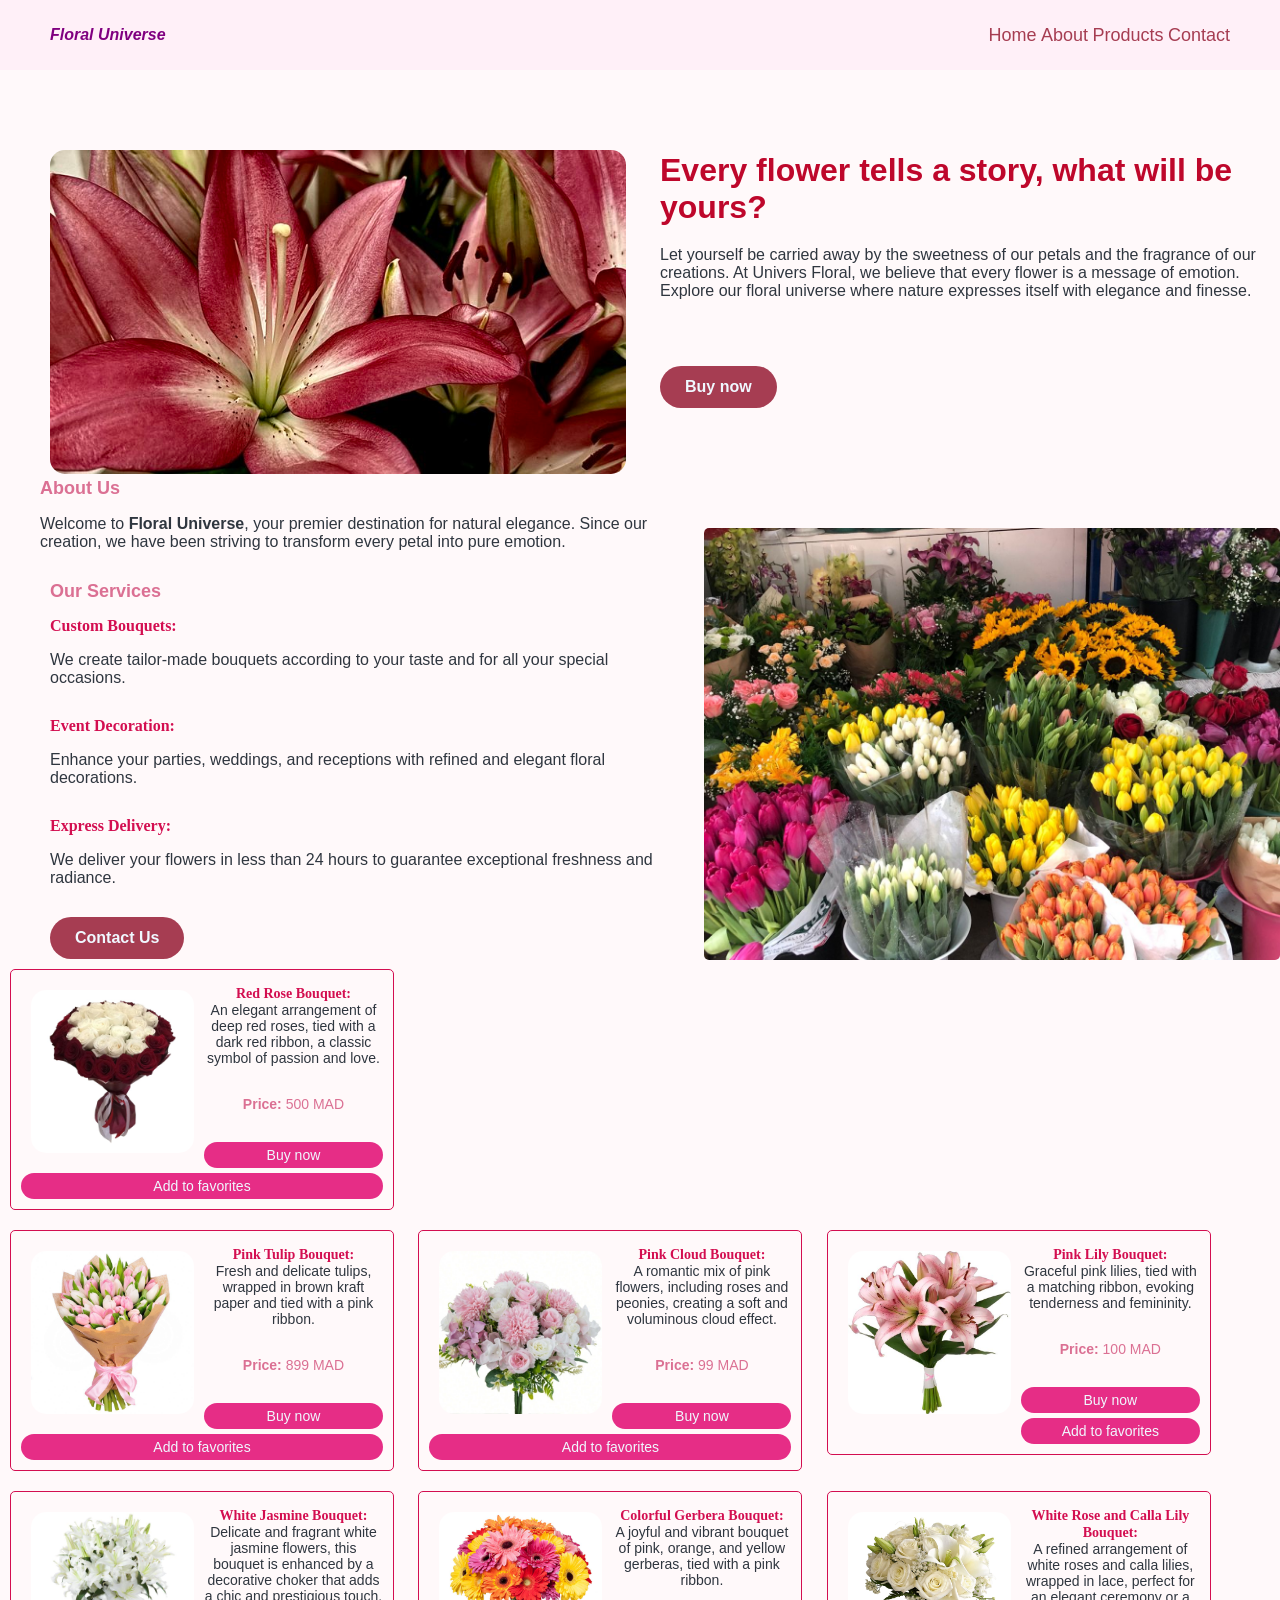
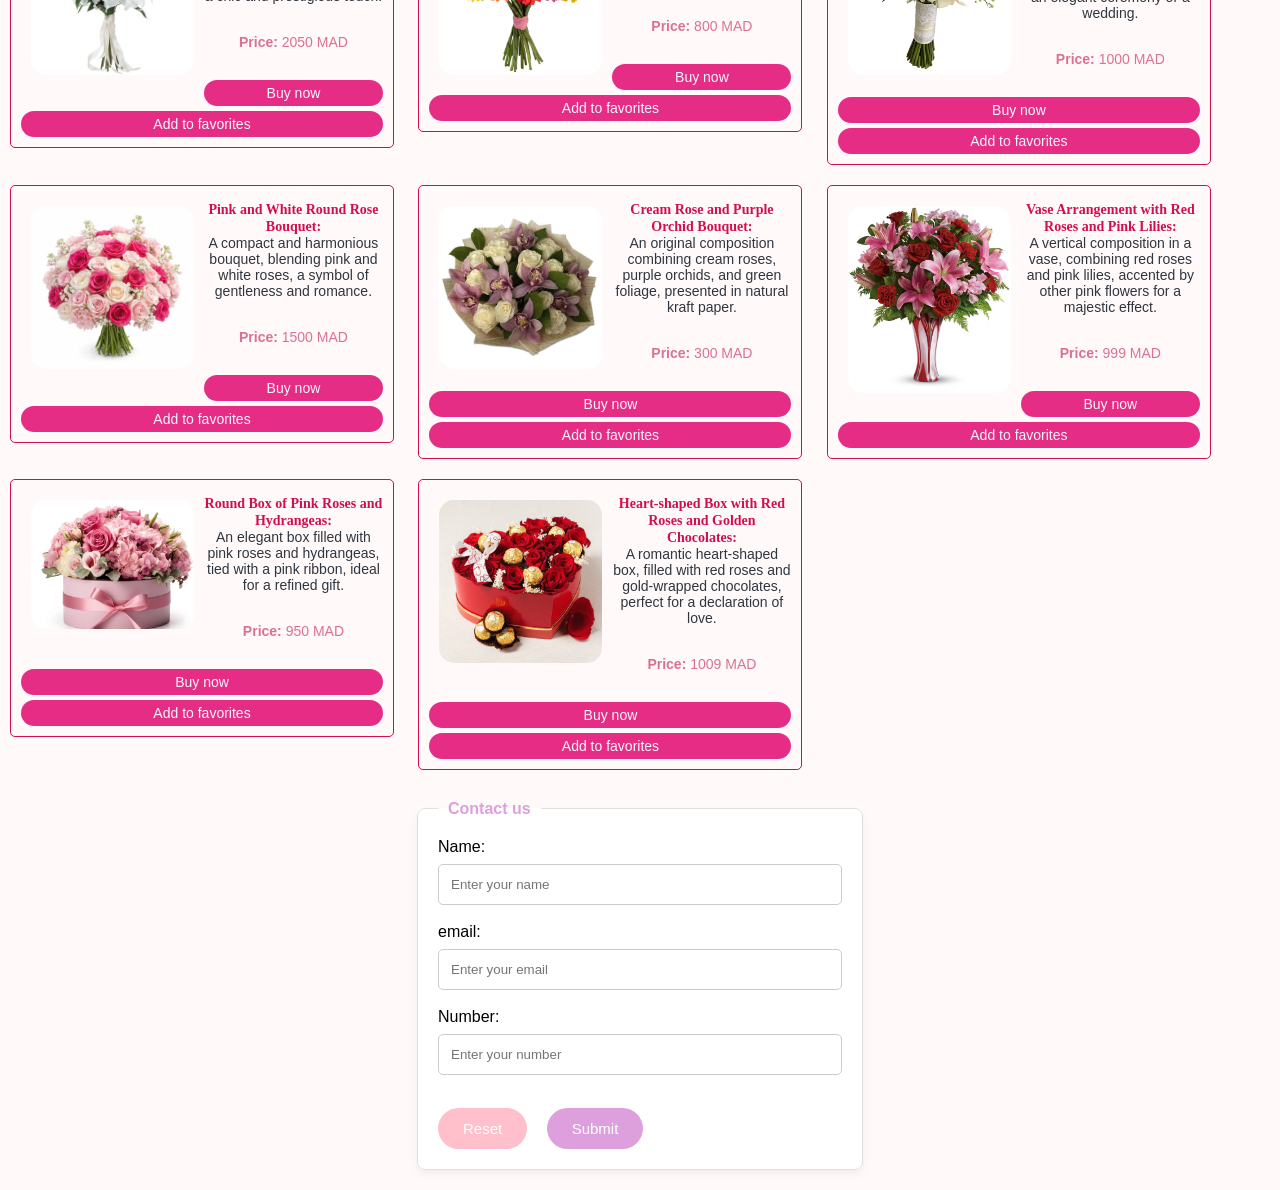
==== index.html @ fe3ac5b4 "first commit" ====
<!doctype html>
<html>
  <head>
    <meta charset="UTF-8" />
    <title>accuiel</title>
    <link href="style.css" rel="stylesheet" />
  </head>
  <body>
    <nav class="navigation">
      <h4 classe="logo">Floral Universe</h4>
      <div class="lien">
        <a href="index.html">Home</a>
        <a href="#about">About</a>
        <a href="#products">Products</a>
        <a href="#Contact">Contact</a>
      </div>
    </nav>
    

    <img src="images/fleur.jpeg" alt="fleur" />
    <div class="contenue">
      <h3>Every flower tells a story, what will be yours?</h3>
      <p>
        Let yourself be carried away by the sweetness of our petals and the
        fragrance of our creations. At Univers Floral, we believe that every
        flower is a message of emotion. Explore our floral universe where nature
        expresses itself with elegance and finesse.
      </p>
      <br /><br />
      <a href="Buy now.html" class="button">Buy now</a>
    </div>
   

    <section id="about">
      <img src="images/about2.jpeg" class="Nous" />
      <div class="about-us">
        <h2>About Us</h2>
        <p>
          Welcome to <strong>Floral Universe</strong>, your premier destination
          for natural elegance. Since our creation, we have been striving to
          transform every petal into pure emotion.
        </p>
      </div>

      <div class="Services">
        <h2>Our Services</h2>

        <b>Custom Bouquets:</b>
        <p>
          We create tailor-made bouquets according to your taste and for all
          your special occasions.
        </p>

        <b>Event Decoration:</b>
        <p>
          Enhance your parties, weddings, and receptions with refined and
          elegant floral decorations.
        </p>

        <b>Express Delivery:</b>
        <p>
          We deliver your flowers in less than 24 hours to guarantee exceptional
          freshness and radiance.
        </p>

        <a href="Contact.html" class="button">Contact Us</a>
      </div>
    </section>

    <section id="products">
      <div class="fleur" id="b-rouge">
        <img src="images/bouquet de roses rouges2.jpeg" alt="" />
        <p>
          <b>Red Rose Bouquet:</b><br />
          An elegant arrangement of deep red roses, tied with a dark red ribbon,
          a classic symbol of passion and love.
        </p>

        <p class="r"><strong>Price:</strong> 500 MAD</p>
        <p class="ac">Buy now</p>
        <p class="ac">Add to favorites</p>
      </div>

      <div class="fleur" id="wptulips">
        <img src="images/b-wp tulips.jpeg" />
        <p>
          <b>Pink Tulip Bouquet:</b><br />
          Fresh and delicate tulips, wrapped in brown kraft paper and tied with
          a pink ribbon.
        </p>
        <p class="r"><strong>Price:</strong> 899 MAD</p>
        <p class="ac">Buy now</p>
        <p class="ac">Add to favorites</p>
      </div>

      <div class="fleur" id="Bouquet Nuage Rose">
        <img src="images/Bouquet Nuage Rose.jpeg" />
        <p>
          <b>Pink Cloud Bouquet:</b><br />A romantic mix of pink flowers,
          including roses and peonies, creating a soft and voluminous cloud
          effect.
        </p>
        <p class="r"><strong>Price:</strong> 99 MAD</p>
        <p class="ac">Buy now</p>
        <p class="ac">Add to favorites</p>
      </div>

      <div class="fleur" id="Les Lys">
        <img src="images/Les Lys.jpeg" />
        <p>
          <b>Pink Lily Bouquet:</b><br />Graceful pink lilies, tied with a
          matching ribbon, evoking tenderness and femininity.
        </p>
        <p class="r"><strong>Price:</strong> 100 MAD</p>

        <p class="ac">Buy now</p>
        <p class="ac">Add to favorites</p>
      </div>

      <div class="fleur" id="jasmin">
        <img src="images/jasmin.jpeg" />
        <p>
          <b>White Jasmine Bouquet:</b><br />Delicate and fragrant white jasmine
          flowers, this bouquet is enhanced by a decorative choker that adds a
          chic and prestigious touch.
        </p>
        <p class="r"><strong>Price:</strong> 2050 MAD</p>
        <p class="ac">Buy now</p>
        <p class="ac">Add to favorites</p>
      </div>

      <div class="fleur" id="Gerbera">
        <img src="images/Gerbera.jpeg" />
        <p>
          <b>Colorful Gerbera Bouquet:</b><br />A joyful and vibrant bouquet of
          pink, orange, and yellow gerberas, tied with a pink ribbon.
        </p>
        <p class="r"><strong>Price:</strong> 800 MAD</p>
        <p class="ac">Buy now</p>
        <p class="ac">Add to favorites</p>
      </div>

      <div class="fleur" id="b-mariage">
        <img src="images/bouquet de mariage.jpeg" />
        <p>
          <b>White Rose and Calla Lily Bouquet:</b><br />A refined arrangement
          of white roses and calla lilies, wrapped in lace, perfect for an
          elegant ceremony or a wedding.
        </p>
        <p class="r"><strong>Price:</strong> 1000 MAD</p>
        <p class="ac">Buy now</p>
        <p class="ac">Add to favorites</p>
      </div>

      <div class="fleur" id="b-Remerciement">
        <img src="images/Bouquets de Remerciement1.jpeg" />
        <p>
          <b>Pink and White Round Rose Bouquet:</b><br />A compact and
          harmonious bouquet, blending pink and white roses, a symbol of
          gentleness and romance.
        </p>
        <p class="r"><strong>Price:</strong> 1500 MAD</p>
        <p class="ac">Buy now</p>
        <p class="ac">Add to favorites</p>
      </div>

      <div class="fleur" id="b-Prestige">
        <img src="images/Bouquet Prestige.jpeg" />
        <p>
          <b>Cream Rose and Purple Orchid Bouquet:</b><br />An original
          composition combining cream roses, purple orchids, and green foliage,
          presented in natural kraft paper.
        </p>
        <p class="r"><strong>Price:</strong> 300 MAD</p>
        <p class="ac">Buy now</p>
        <p class="ac">Add to favorites</p>
      </div>

      <div class="fleur" id="Harmonie Rouge et Rose">
        <img src="images/Harmonie Rouge et Rose.jpeg" />
        <p>
          <b>Vase Arrangement with Red Roses and Pink Lilies:</b><br />A
          vertical composition in a vase, combining red roses and pink lilies,
          accented by other pink flowers for a majestic effect.
        </p>
        <p class="r"><strong>Price:</strong> 999 MAD</p>
        <p class="ac">Buy now</p>
        <p class="ac">Add to favorites</p>
      </div>

      <div class="fleur" id="Box Romance Chic">
        <img src="images/Box Romance Chic.jpeg" />
        <p>
          <b>Round Box of Pink Roses and Hydrangeas:</b><br />An elegant box
          filled with pink roses and hydrangeas, tied with a pink ribbon, ideal
          for a refined gift.
        </p>
        <p class="r"><strong>Price:</strong> 950 MAD</p>
        <p class="ac">Buy now</p>
        <p class="ac">Add to favorites</p>
      </div>

      <div class="fleur" id="romance box">
        <img src="images/romance box.jpeg" />
        <p>
          <b>Heart-shaped Box with Red Roses and Golden Chocolates:</b><br />A
          romantic heart-shaped box, filled with red roses and gold-wrapped
          chocolates, perfect for a declaration of love.
        </p>
        <p class="r"><strong>Price:</strong> 1009 MAD</p>
        <p class="ac">Buy now</p>
        <p class="ac">Add to favorites</p>
      </div>
    </section>

    <section id="Contact">
      <form>
        <fieldset>
          <legend>Contact us</legend>
          Name:<br />
          <input
            type="text"
            placeholder="Enter your name"
            maxlength="50"
            required
          /><br /><br />
          email:<br />
          <input
            type="email"
            placeholder="Enter your email"
            required
          /><br /><br />
          Number:<br />
          <input
            type="tel"
            placeholder="Enter your number"
            pattern="[0-9]{10}"
            required
          /><br /><br />
          <input type="reset" />
          <input type="submit" />
        </fieldset>
      </form>
    </section>
  </body>
</html>
---- style.css ----
/*na*/
body {
    font-family: 'Roboto', sans-serif;
    background-color: #FFF9FA;
    margin: 0;
}



.navigation {
    background-color: rgb(255, 240, 248);
    height: 70px;
    display: flex;
    justify-content: space-between;
    align-items: center;
    padding: 0 50px;
    position: fixed;
    top: 0;
    left: 0;
    width: 100%;
    z-index: 1000;
    box-sizing: border-box;
   
}

h4 {
    color: purple;
    font-style: oblique;
    margin: 0;
}

.lien a {
    color: #A63D52;
    word-spacing: 60px;
    text-decoration: none;
    font-size: large;
   
   
}

.lien a:hover {
    color: #e5123c;
    transition: scale(1,3);
     font-weight:bold;
}

img {
    margin-top: 50px;
    margin-left: 50px;
    float: left;
    width: 45%;
    border-radius: 15px;
   
}

.contenue {
    margin-top: 100px;
    margin-left: 50%;
    padding: 20px;
    text-align: left;
}

h3 {
    color: #be072b;
    font-size: 32px;
    margin-bottom: 20px;
}

p {
    color: #2F363F;
    margin-bottom: 30px;
}

.button {
    background-color: #A63D52;
    color: aliceblue;
    padding: 12px 25px;
    text-decoration: none;
    border-radius: 50px;
    font-weight: bold;
    display: inline-block;
    transition: 0.3s;
}

.button:hover {
    background-color: #be072b;
    transform: scale(1.05);
}
/*about us */

.about-us{
    margin-top: 50px;
    margin-left: 40px;
}
.about-us+h2{
    color:#be072b;
    font-size: large;


}

.Nous{
    float: right;
    border-radius: 5px;
    height: 50%;
}

h2{
    color: palevioletred;
    font-size: large;
    font-weight: bold;

}
/* nos service */
.Services{
    margin-left: 50px;
    
}

b{
    font-family: verdana;
    color:rgb(211, 14, 80);
}

/* catalogue*/

.fleur {
    border: 1px solid  rgb(211, 14, 80);
    border-radius: 5px;
    padding: 10px;
    margin: 10px;
    text-align: center;
    width: 30%;
    box-sizing: border-box;
    display: inline-block;
    vertical-align: top;
}

.fleur img {
    max-width: 100%;
    height: auto;
    display: block;
    margin: 10px ;
}
/* .fleur img:hover {
    transform: scale(1,2);
    transition: 0,3s ease;


} */
.fleur p {
    margin-top: 5px;
    font-size: 14px;
}


.r{
    color:palevioletred;
    font-family:'Franklin Gothic Medium', 'Arial Narrow', Arial, sans-serif ;
}
.ac{
    justify-content: center;
    display: flex;
    background-color: #e62d86;
    color: aliceblue;
    padding: 5px ;
    border-radius: 40px;
    transition: 0.3s;
    margin: 0;

}
.ac:hover{
    background-color: rgb(122, 6, 77);
    color:white ;
    transform: scale(1.05); 
   
}

/*contact  */
form {
    max-width: 450px;
    margin: 20px auto;
    font-family: Arial, sans-serif;
}

fieldset {
    border: 1px solid #e0e0e0;
    border-radius: 8px;
    padding: 20px;
    background-color: #fff;
    box-shadow: 0 4px 10px rgba(0,0,0,0.05);
}

legend {
    font-weight: bold;
    font-size: 16px;
    padding: 0 10px;
    color: plum;
}

input[type="text"],
input[type="email"],
input[type="tel"] {
    width: 100%;
    padding: 12px;
    margin-top: 8px;
    border: 1px solid #ccc;
    border-radius: 5px;
    box-sizing: border-box;
    color: #666;
    outline: none;
}

input[type="text"]:focus,
input[type="email"]:focus,
input[type="tel"]:focus {
    border-color:plum;
}

input[type="submit"] {
    background-color:plum;
    color: white;
    padding: 12px 25px;
    border: 1px plum;
    border-radius: 25px;
    font-size: 15px;
    margin-top: 15px;
    transition: 0.3s;
}

input[type="submit"]:hover {
    background-color: purple;
}

input[type="reset"] {
    background: pink;
    border-radius: 25px;
    color: white;
    border: 1px plum;
    margin-right: 15px;
    font-size: 15px;
   padding: 12px 25px;
    
}

input[type="reset"]:hover {
    background-color: purple;
    

}

@media (max-width: 768px) {
    .navigation {
        flex-direction: column;
        height: auto;
        padding: 10px;
    }

    .lien a {
        word-spacing: 15px;
        font-size: 14px;
        display: block;
        text-align: center;
        margin: 5px 0;
    }

    img, .Nous {
        width: 90%;
        float: none;
        margin: 10px auto;
        display: block;
    }

    .contenue {
        margin-left: 0;
        text-align: center;
        padding: 10px;
    }

    .fleur {
        width: 90%;
        display: block;
        margin: 15px auto;
    }

    .about-us, .Services {
        margin-left: 15px;
        text-align: center;
    }
}
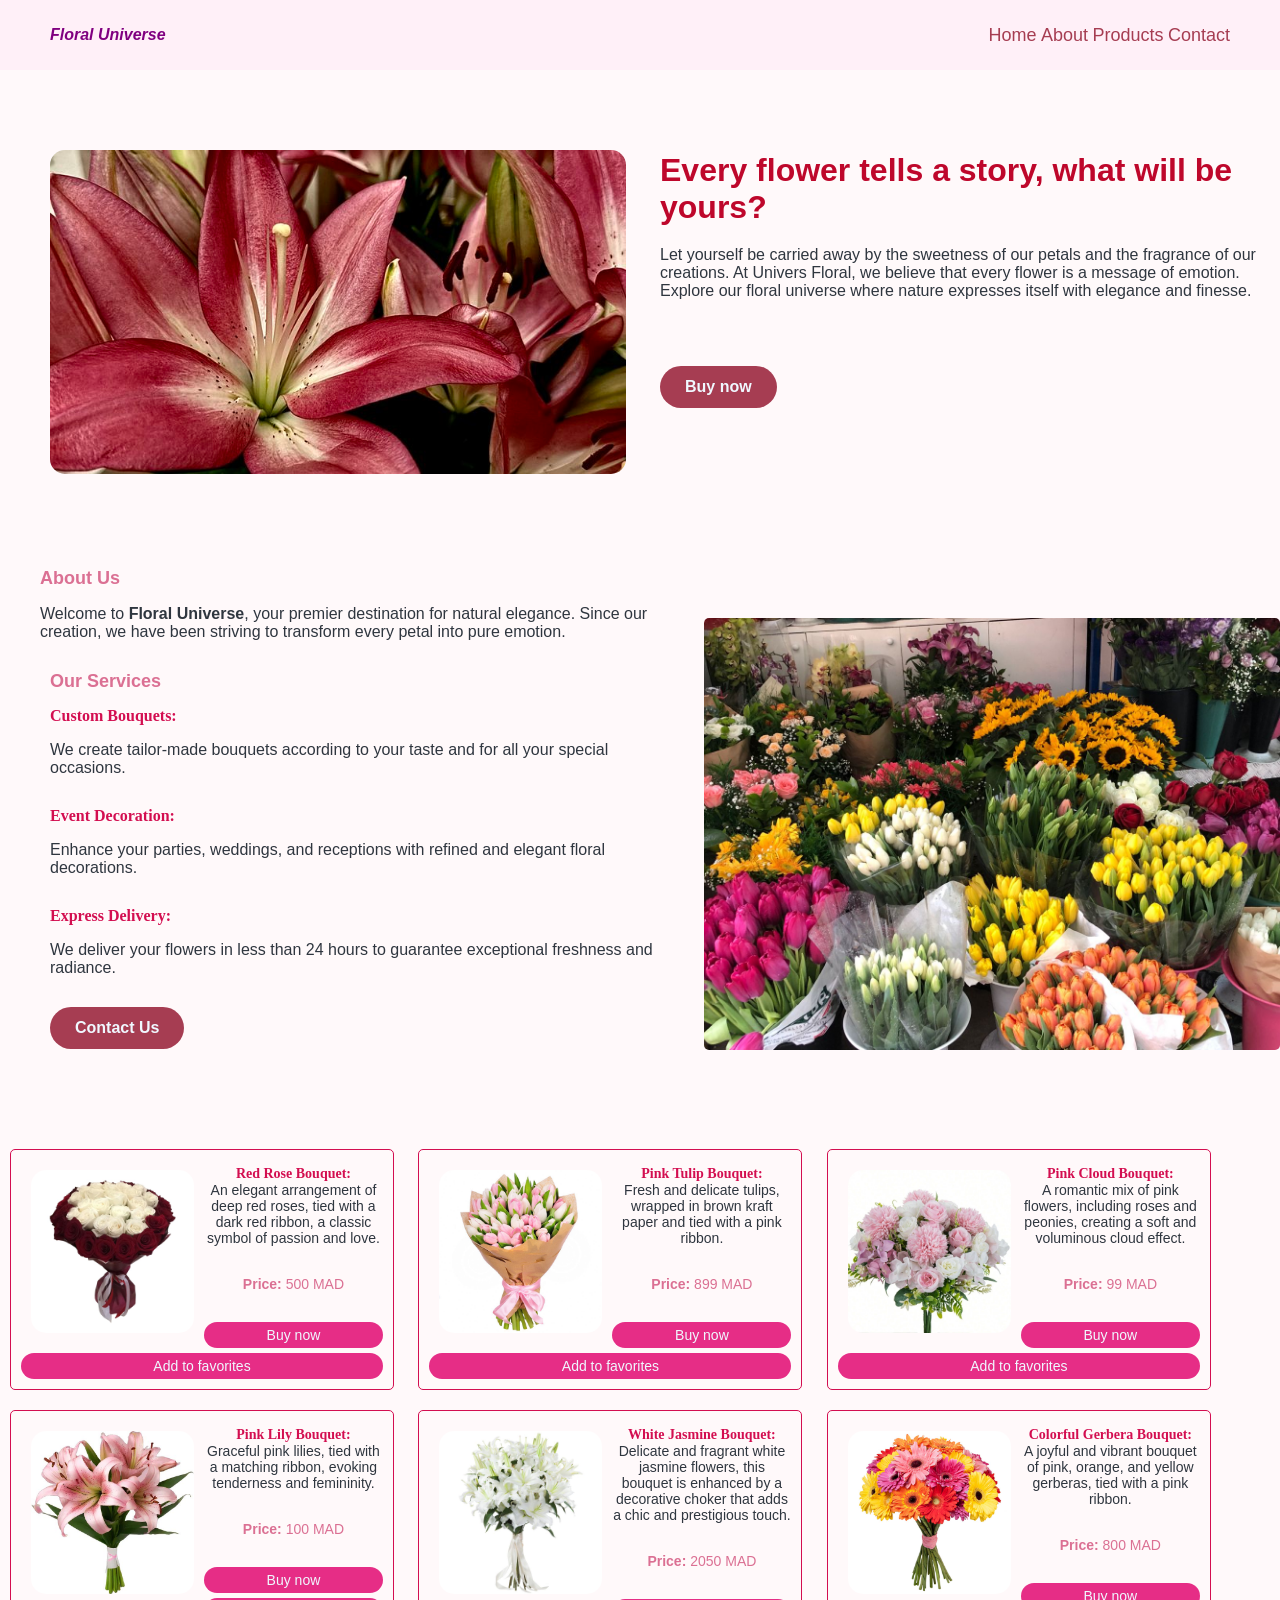
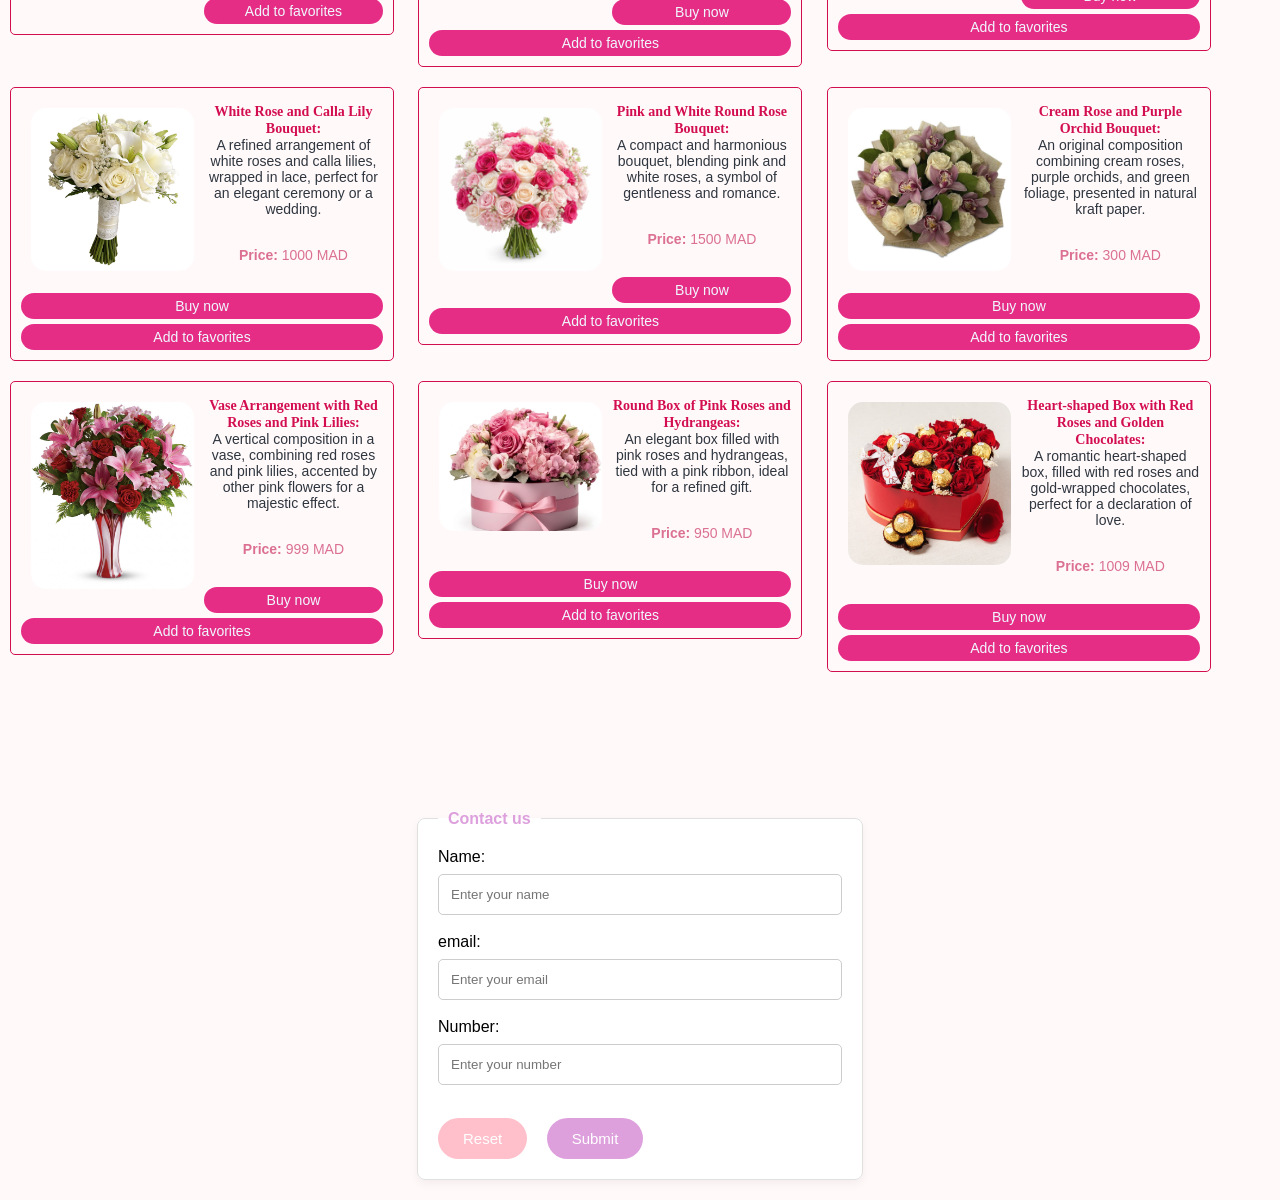
==== commit 69a0c5b4: "2commit" ====
--- a/index.html
+++ b/index.html
@@ -4,6 +4,7 @@
     <meta charset="UTF-8" />
     <title>accuiel</title>
     <link href="style.css" rel="stylesheet" />
+    <script src="script.js" defer></script>
   </head>
   <body>
     <nav class="navigation">
@@ -27,8 +28,8 @@
         expresses itself with elegance and finesse.
       </p>
       <br /><br />
-      <a href="Buy now.html" class="button">Buy now</a>
-    </div>
+      <a href="#products" class="button">Buy now</a>
+    </div><br><br><br><br><br>
    
 
     <section id="about">
@@ -63,9 +64,9 @@
           freshness and radiance.
         </p>
 
-        <a href="Contact.html" class="button">Contact Us</a>
-      </div>
-    </section>
+        <a href="#Contact" class="button">Contact Us</a>
+      </div>
+    </section><br><br><br><br><br>
 
     <section id="products">
       <div class="fleur" id="b-rouge">
@@ -211,7 +212,7 @@
         <p class="ac">Buy now</p>
         <p class="ac">Add to favorites</p>
       </div>
-    </section>
+    </section><br><br><br><br><br><br>
 
     <section id="Contact">
       <form>
--- a/style.css
+++ b/style.css
@@ -18,7 +18,6 @@
     top: 0;
     left: 0;
     width: 100%;
-    z-index: 1000;
     box-sizing: border-box;
    
 }
@@ -249,47 +248,42 @@
 
 }
 
-@media (max-width: 768px) {
-    .navigation {
-        flex-direction: column;
-        height: auto;
-        padding: 10px;
-    }
-
-    .lien a {
-        word-spacing: 15px;
-        font-size: 14px;
-        display: block;
-        text-align: center;
-        margin: 5px 0;
-    }
-
-    img, .Nous {
-        width: 90%;
-        float: none;
-        margin: 10px auto;
-        display: block;
-    }
-
-    .contenue {
-        margin-left: 0;
-        text-align: center;
-        padding: 10px;
-    }
-
-    .fleur {
-        width: 90%;
-        display: block;
-        margin: 15px auto;
-    }
-
-    .about-us, .Services {
-        margin-left: 15px;
-        text-align: center;
-    }
-}
-
-
-
-
-
+@media screen and (max-width: 768px) {
+  
+  .navigation {
+    align-items: flex-start;
+    padding: 10px 20px;
+    position: fixed;
+  }
+
+  h4 {
+    text-align: right;
+    width: 100%;
+   
+  }
+
+  .lien {
+    display: none;
+    flex-direction: column;
+    position: absolute;
+    top: 70px;       
+    width: 100%;
+    background-color: rgb(255, 240, 248);
+  }
+
+  .lien a {
+    padding: 10px 20px;
+    word-spacing: normal;
+  }
+
+  .navigation::before {
+    content: "☰";
+    font-size: 28px;
+    color: #A63D52;
+    margin-bottom: 10px;
+  }
+
+  .navigation:hover .lien {
+    display: flex;
+  }
+}
